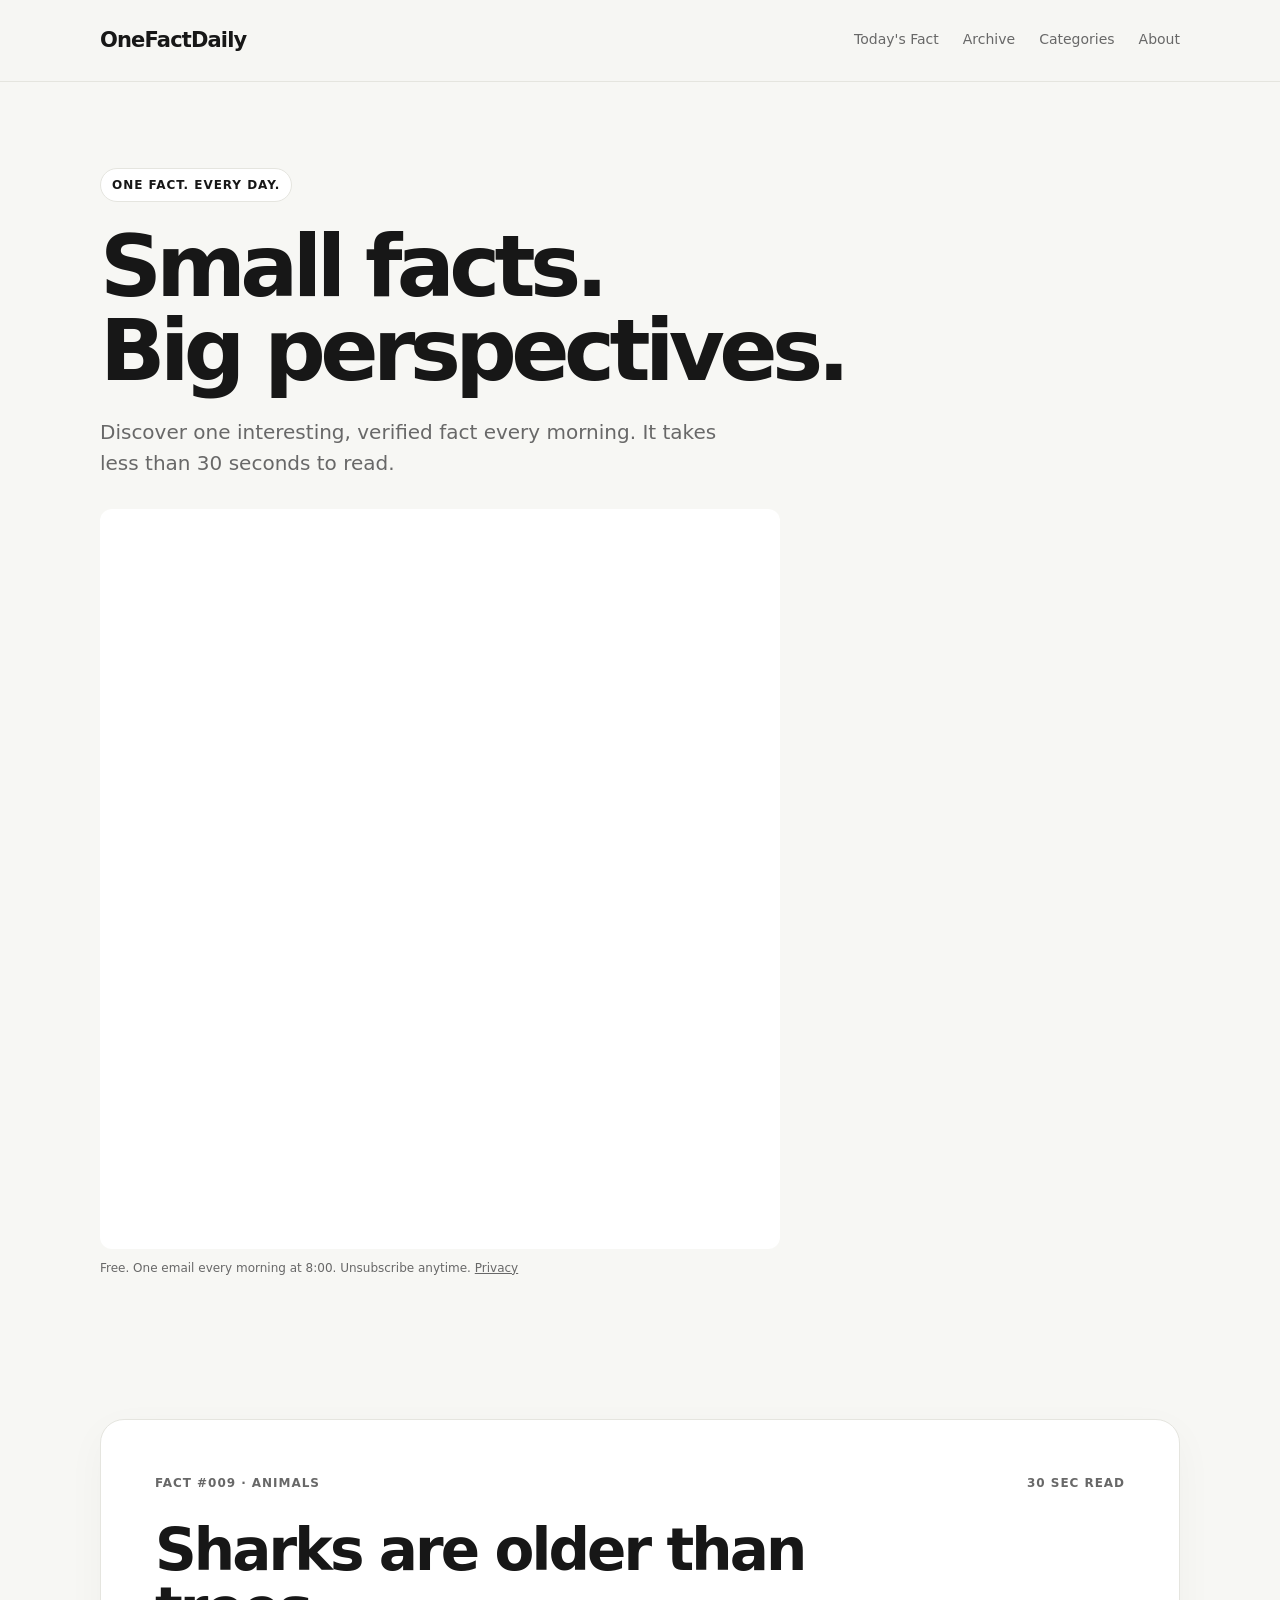
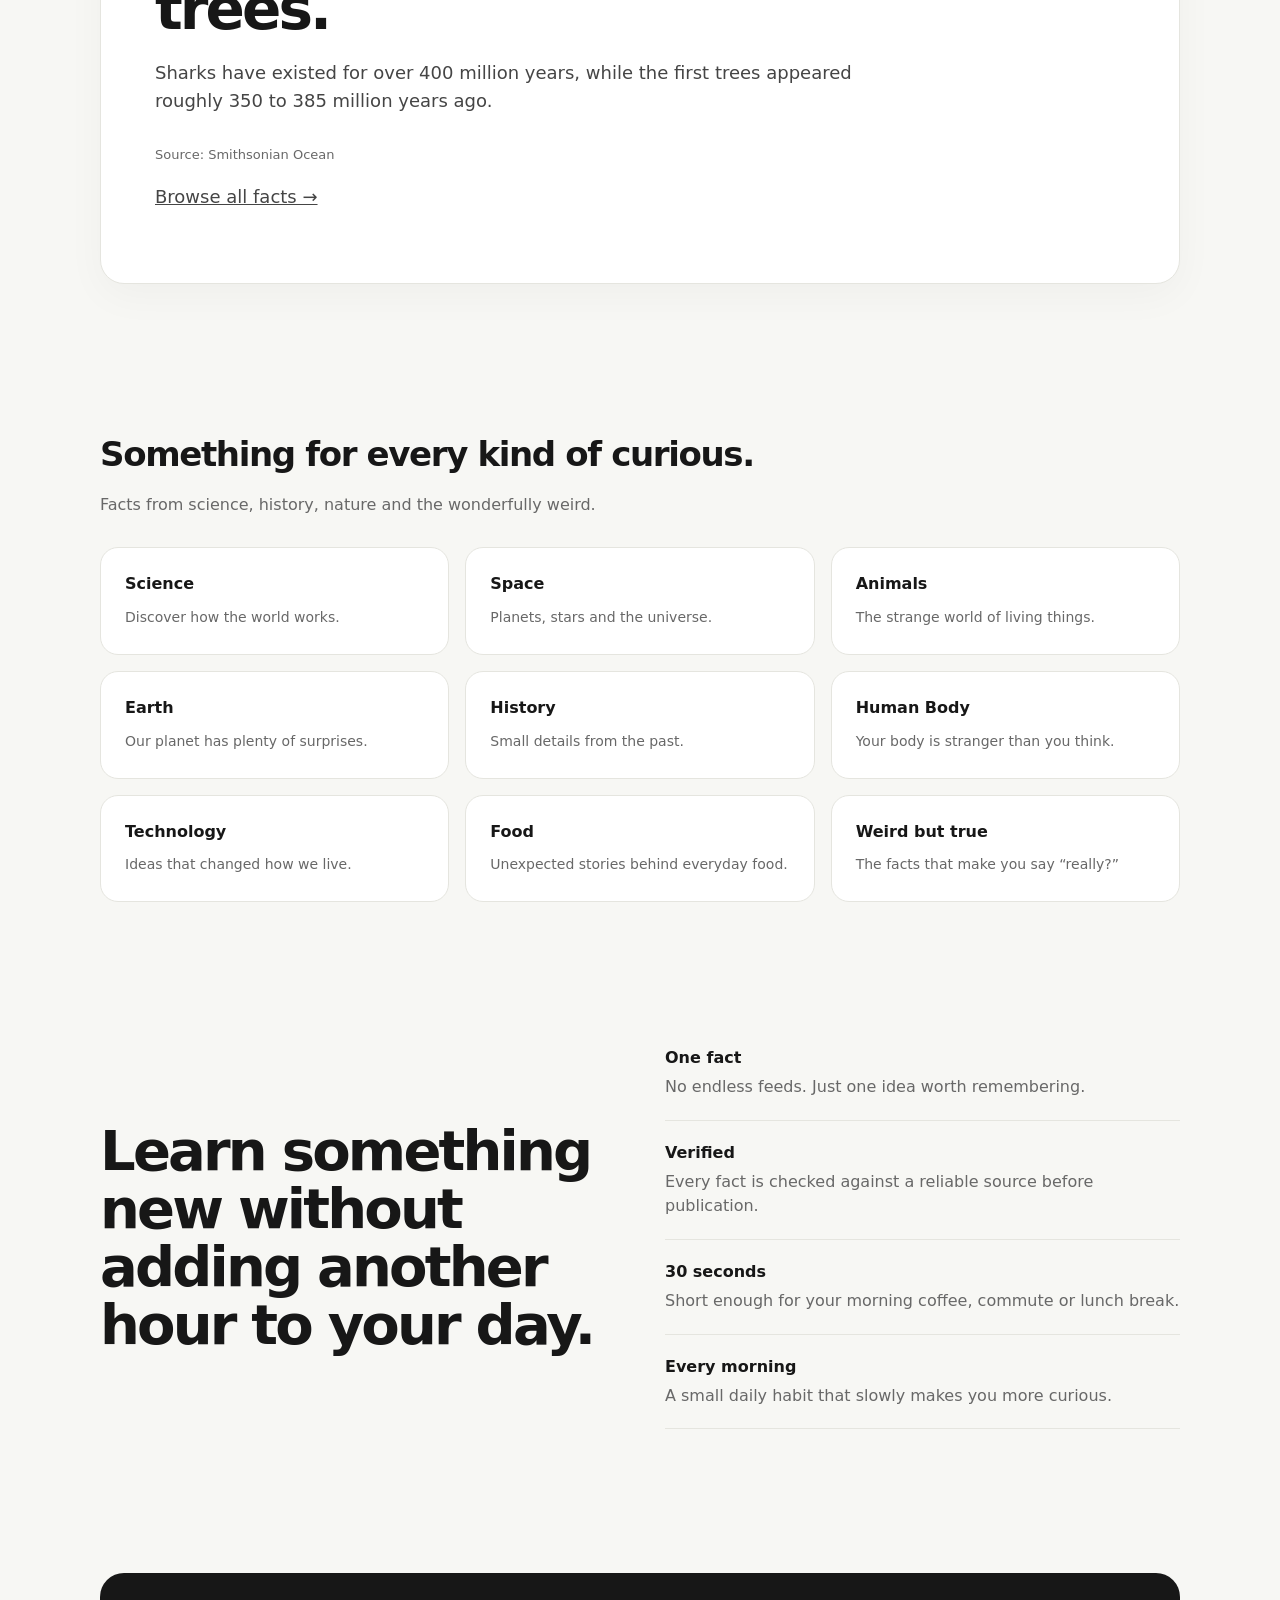
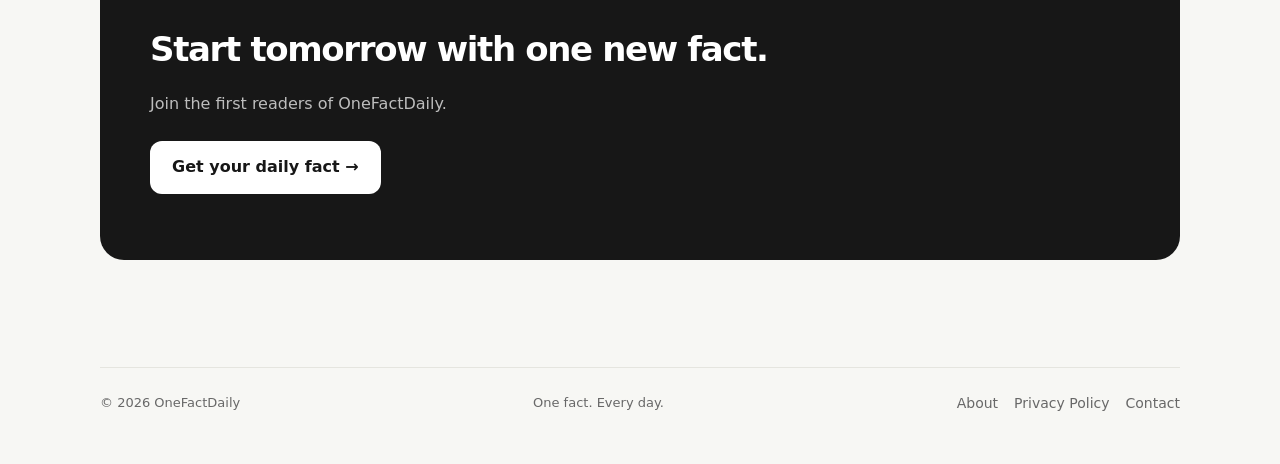
==== index.html @ b3121c2b "Add files via upload" ====
<!DOCTYPE html>
<html lang="en">
<head>
  <meta charset="UTF-8">
  <meta name="viewport" content="width=device-width, initial-scale=1.0">
  <link rel="icon" href="data:image/svg+xml,<svg xmlns=%22http://www.w3.org/2000/svg%22 viewBox=%220 0 100 100%22><text y=%22.9em%22 font-size=%2290%22>💡</text></svg>">
  <meta property="og:title" content="OneFactDaily — One fact. Every day.">
  <meta property="og:description" content="One verified fact in your inbox every morning at 8:00.">
  <meta property="og:type" content="website">
  <title>OneFactDaily — One fact. Every day.</title>
  <meta name="description" content="Discover one interesting, verified fact every day. Simple, curious, and delivered straight to your inbox.">
  <style>
    :root {
      --bg: #f7f7f4;
      --card: #ffffff;
      --text: #171717;
      --muted: #686868;
      --line: #e5e5df;
      --accent: #171717;
      --max: 1080px;
    }
    * { box-sizing: border-box; }
    html { scroll-behavior: smooth; }
    body {
      margin: 0;
      font-family: Inter, ui-sans-serif, system-ui, -apple-system, BlinkMacSystemFont, "Segoe UI", sans-serif;
      background: var(--bg);
      color: var(--text);
      line-height: 1.55;
    }
    a { color: inherit; text-decoration: none; }
    .container { width: min(var(--max), calc(100% - 40px)); margin: auto; }
    header {
      padding: 24px 0;
      border-bottom: 1px solid var(--line);
      background: rgba(247,247,244,.92);
    }
    nav { display: flex; justify-content: space-between; align-items: center; gap: 20px; }
    .logo { font-weight: 800; letter-spacing: -0.04em; font-size: 21px; }
    .nav-links { display: flex; gap: 24px; color: var(--muted); font-size: 14px; }
    .hero { padding: 86px 0 70px; }
    .eyebrow {
      display: inline-block; padding: 7px 11px; border: 1px solid var(--line);
      border-radius: 999px; font-size: 12px; font-weight: 700; letter-spacing: .08em;
      text-transform: uppercase; background: var(--card);
    }
    h1 {
      max-width: 760px; font-size: clamp(48px, 8vw, 86px); line-height: .98;
      letter-spacing: -.065em; margin: 22px 0 24px;
    }
    .hero p { max-width: 620px; font-size: 20px; color: var(--muted); margin: 0 0 30px; }
    .fine { color: var(--muted); font-size: 12px; margin-top: 10px; }
    .brevo-embed { width: 100%; max-width: 680px; overflow: hidden; background: white; border-radius: 12px; }
    .brevo-embed iframe { height: 740px; overflow: hidden; }
    .cta-link { display: inline-block; margin-top: 8px; background:#fff; color:#171717; padding:14px 22px; border-radius:12px; font-weight:700; }
    @media (max-width: 700px) { .brevo-embed iframe { height: 820px; } }
    section { padding: 72px 0; }
    .section-title { font-size: 34px; letter-spacing: -.04em; margin: 0 0 12px; }
    .section-sub { color: var(--muted); margin: 0 0 30px; }
    .fact-card {
      background: var(--card); border: 1px solid var(--line); border-radius: 24px;
      padding: clamp(28px, 6vw, 54px); box-shadow: 0 12px 40px rgba(0,0,0,.035);
    }
    .fact-meta { display:flex; justify-content:space-between; gap:20px; color:var(--muted); font-size:12px; font-weight:700; letter-spacing:.08em; text-transform:uppercase; }
    .fact-card h2 { font-size: clamp(32px, 5vw, 58px); line-height: 1.02; letter-spacing:-.05em; max-width:820px; margin:28px 0 20px; }
    .fact-card p { max-width:760px; font-size:18px; color:#454545; }
    .source { margin-top:30px; font-size:13px; color:var(--muted); }
    .grid { display:grid; grid-template-columns:repeat(3,1fr); gap:16px; }
    .mini-card {
      border:1px solid var(--line); background:var(--card); border-radius:18px; padding:24px;
    }
    .mini-card strong { display:block; margin-bottom:8px; }
    .mini-card span { color:var(--muted); font-size:14px; }
    .why { display:grid; grid-template-columns:1fr 1fr; gap:50px; align-items:center; }
    .why h2 { font-size:clamp(34px,5vw,56px); letter-spacing:-.05em; line-height:1.03; margin:0; }
    .why-list { display:grid; gap:20px; }
    .why-item { padding-bottom:20px; border-bottom:1px solid var(--line); }
    .why-item strong { display:block; margin-bottom:4px; }
    .why-item span { color:var(--muted); }
    .bottom-signup { background:#171717; color:white; border-radius:24px; padding:50px; }
    .bottom-signup p { color:#bdbdbd; }
    footer { padding:35px 0 50px; color:var(--muted); font-size:13px; }
    .footer-inner { display:flex; justify-content:space-between; gap:20px; border-top:1px solid var(--line); padding-top:25px; }
    @media (max-width: 700px) {
      .container { width:min(var(--max), calc(100% - 28px)); }
      .nav-links { display:none; }
      .hero { padding:60px 0 50px; }
      .hero p { font-size:18px; }
    </style>
</head>
<body>
  <header>
    <div class="container">
      <nav>
        <a class="logo" href="#">OneFactDaily</a>
        <div class="nav-links">
          <a href="#fact">Today's Fact</a>
          <a href="facts.html">Archive</a>
          <a href="#categories">Categories</a>
          <a href="#about">About</a>
        </div>
      </nav>
    </div>
  </header>

  <main>
    <section class="hero">
      <div class="container">
        <span class="eyebrow">One fact. Every day.</span>
        <h1>Small facts.<br>Big perspectives.</h1>
        <p>Discover one interesting, verified fact every morning. It takes less than 30 seconds to read.</p>

        <div id="signup" class="brevo-embed"><iframe title="OneFactDaily newsletter signup" width="680" height="740" src="https://e842feea.sibforms.com/v2/serve/[base64]" frameborder="0" scrolling="no" allowfullscreen style="display:block;margin-left:auto;margin-right:auto;max-width:100%;width:100%;border:0;"></iframe></div>
        <div class="fine">Free. One email every morning at 8:00. Unsubscribe anytime. <a href="privacy.html" style="text-decoration:underline">Privacy</a></div>
      </div>
    </section>

    <section id="fact">
      <div class="container">
        <div class="fact-card">
          <div class="fact-meta">
            <span id="fmeta">Fact #001 · Animals</span>
            <span>30 sec read</span>
          </div>
          <h2 id="ftitle">Octopuses have three hearts.</h2><div id="fbody">
          <p>Two hearts pump blood to the gills, while the third pumps blood around the rest of the body.</p>
          <p>And here's the strange part: when an octopus swims, its main heart stops beating. That's one reason octopuses often prefer crawling along the seafloor.</p>
          </div><div class="source" id="fsrc">Source: Smithsonian Ocean</div>
          <p><a href="facts.html" style="text-decoration:underline">Browse all facts →</a></p>
        </div>
      </div>
    </section>

    <section id="categories">
      <div class="container">
        <h2 class="section-title">Something for every kind of curious.</h2>
        <p class="section-sub">Facts from science, history, nature and the wonderfully weird.</p>
        <div class="grid">
          <div class="mini-card"><strong>Science</strong><span>Discover how the world works.</span></div>
          <div class="mini-card"><strong>Space</strong><span>Planets, stars and the universe.</span></div>
          <div class="mini-card"><strong>Animals</strong><span>The strange world of living things.</span></div>
          <div class="mini-card"><strong>Earth</strong><span>Our planet has plenty of surprises.</span></div>
          <div class="mini-card"><strong>History</strong><span>Small details from the past.</span></div>
          <div class="mini-card"><strong>Human Body</strong><span>Your body is stranger than you think.</span></div>
          <div class="mini-card"><strong>Technology</strong><span>Ideas that changed how we live.</span></div>
          <div class="mini-card"><strong>Food</strong><span>Unexpected stories behind everyday food.</span></div>
          <div class="mini-card"><strong>Weird but true</strong><span>The facts that make you say “really?”</span></div>
        </div>
      </div>
    </section>

    <section id="about">
      <div class="container">
        <div class="why">
          <h2>Learn something new without adding another hour to your day.</h2>
          <div class="why-list">
            <div class="why-item"><strong>One fact</strong><span>No endless feeds. Just one idea worth remembering.</span></div>
            <div class="why-item"><strong>Verified</strong><span>Every fact is checked against a reliable source before publication.</span></div>
            <div class="why-item"><strong>30 seconds</strong><span>Short enough for your morning coffee, commute or lunch break.</span></div>
            <div class="why-item"><strong>Every morning</strong><span>A small daily habit that slowly makes you more curious.</span></div>
          </div>
        </div>
      </div>
    </section>

    <section>
      <div class="container">
        <div class="bottom-signup">
          <h2 class="section-title">Start tomorrow with one new fact.</h2>
          <p>Join the first readers of OneFactDaily.</p>
          <p><a class="cta-link" href="#signup">Get your daily fact →</a></p>
        </div>
      </div>
    </section>
  </main>

  <footer>
    <div class="container">
      <div class="footer-inner">
        <span>© 2026 OneFactDaily</span>
        <span>One fact. Every day.</span>
        <nav aria-label="Footer" style="display:flex;gap:16px;flex-wrap:wrap;font-size:14px">
          <a href="about.html">About</a>
          <a href="privacy.html">Privacy Policy</a>
          <a href="contact.html">Contact</a>
        </nav>
      </div>
    </div>
  </footer>
<script src="facts.js"></script>
<script>loadFacts().then(({list})=>{const f=list[list.length-1];if(!f)return;
fmeta.textContent='Fact #'+String(f.n).padStart(3,'0')+' · '+f.cat;ftitle.textContent=f.title;
fbody.innerHTML='<p>'+f.body+'</p>';fsrc.textContent='Source: '+f.source}).catch(()=>{});</script>
</body>
</html>
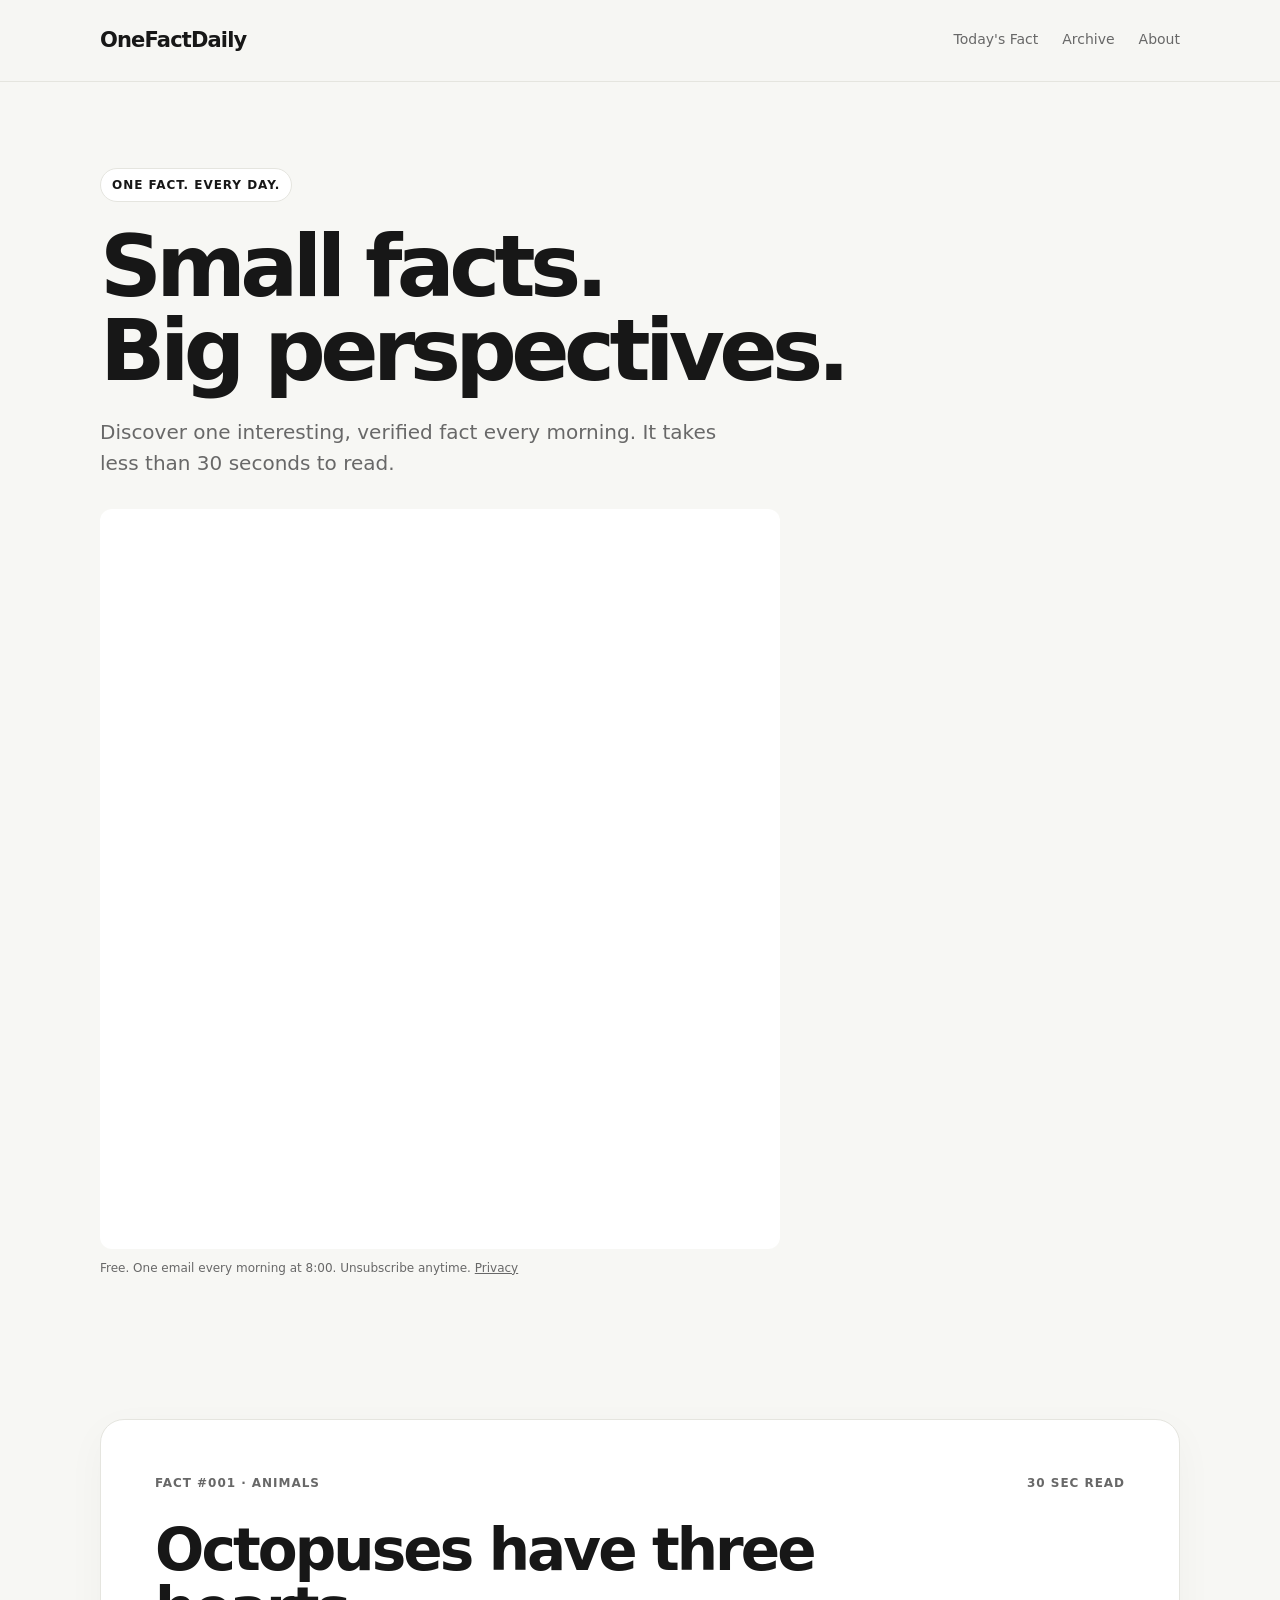
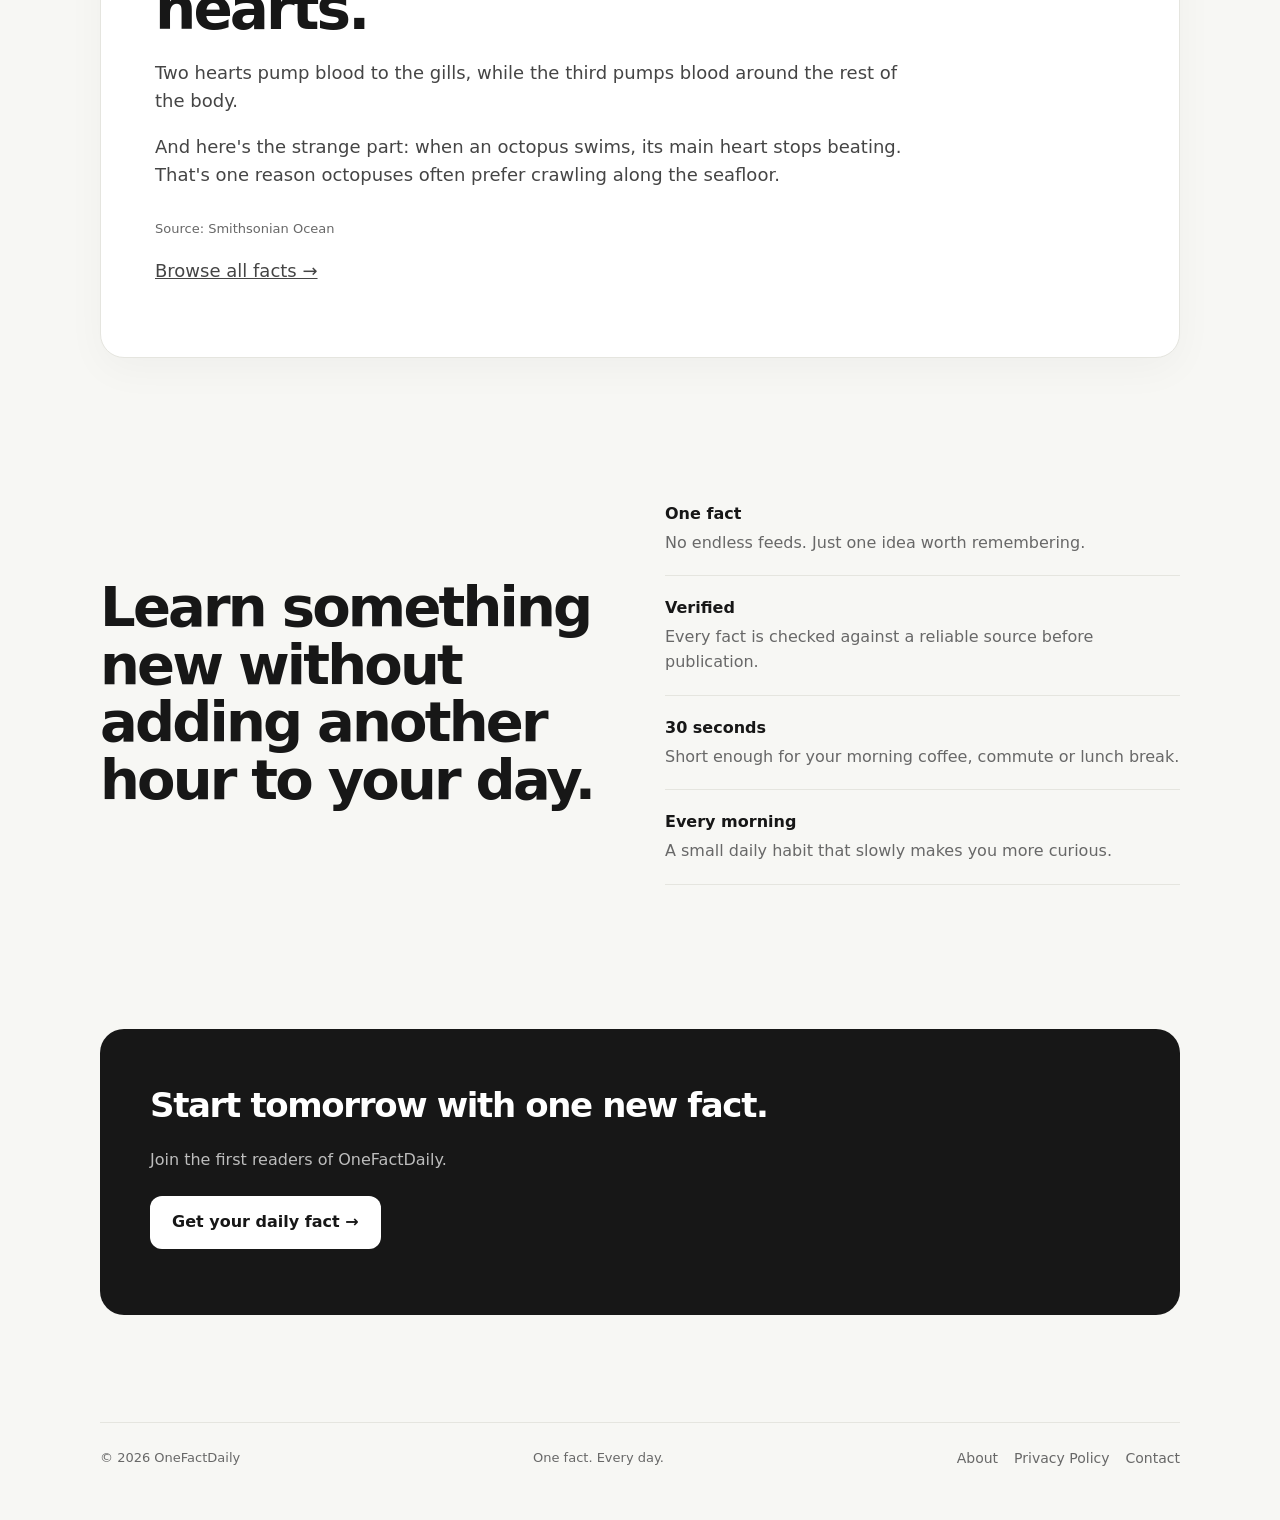
==== commit c7401a3c: "Update index.html" ====
--- a/index.html
+++ b/index.html
@@ -96,7 +96,6 @@
         <div class="nav-links">
           <a href="#fact">Today's Fact</a>
           <a href="facts.html">Archive</a>
-          <a href="#categories">Categories</a>
           <a href="#about">About</a>
         </div>
       </nav>
@@ -130,25 +129,6 @@
         </div>
       </div>
     </section>
-
-    <section id="categories">
-      <div class="container">
-        <h2 class="section-title">Something for every kind of curious.</h2>
-        <p class="section-sub">Facts from science, history, nature and the wonderfully weird.</p>
-        <div class="grid">
-          <div class="mini-card"><strong>Science</strong><span>Discover how the world works.</span></div>
-          <div class="mini-card"><strong>Space</strong><span>Planets, stars and the universe.</span></div>
-          <div class="mini-card"><strong>Animals</strong><span>The strange world of living things.</span></div>
-          <div class="mini-card"><strong>Earth</strong><span>Our planet has plenty of surprises.</span></div>
-          <div class="mini-card"><strong>History</strong><span>Small details from the past.</span></div>
-          <div class="mini-card"><strong>Human Body</strong><span>Your body is stranger than you think.</span></div>
-          <div class="mini-card"><strong>Technology</strong><span>Ideas that changed how we live.</span></div>
-          <div class="mini-card"><strong>Food</strong><span>Unexpected stories behind everyday food.</span></div>
-          <div class="mini-card"><strong>Weird but true</strong><span>The facts that make you say “really?”</span></div>
-        </div>
-      </div>
-    </section>
-
     <section id="about">
       <div class="container">
         <div class="why">
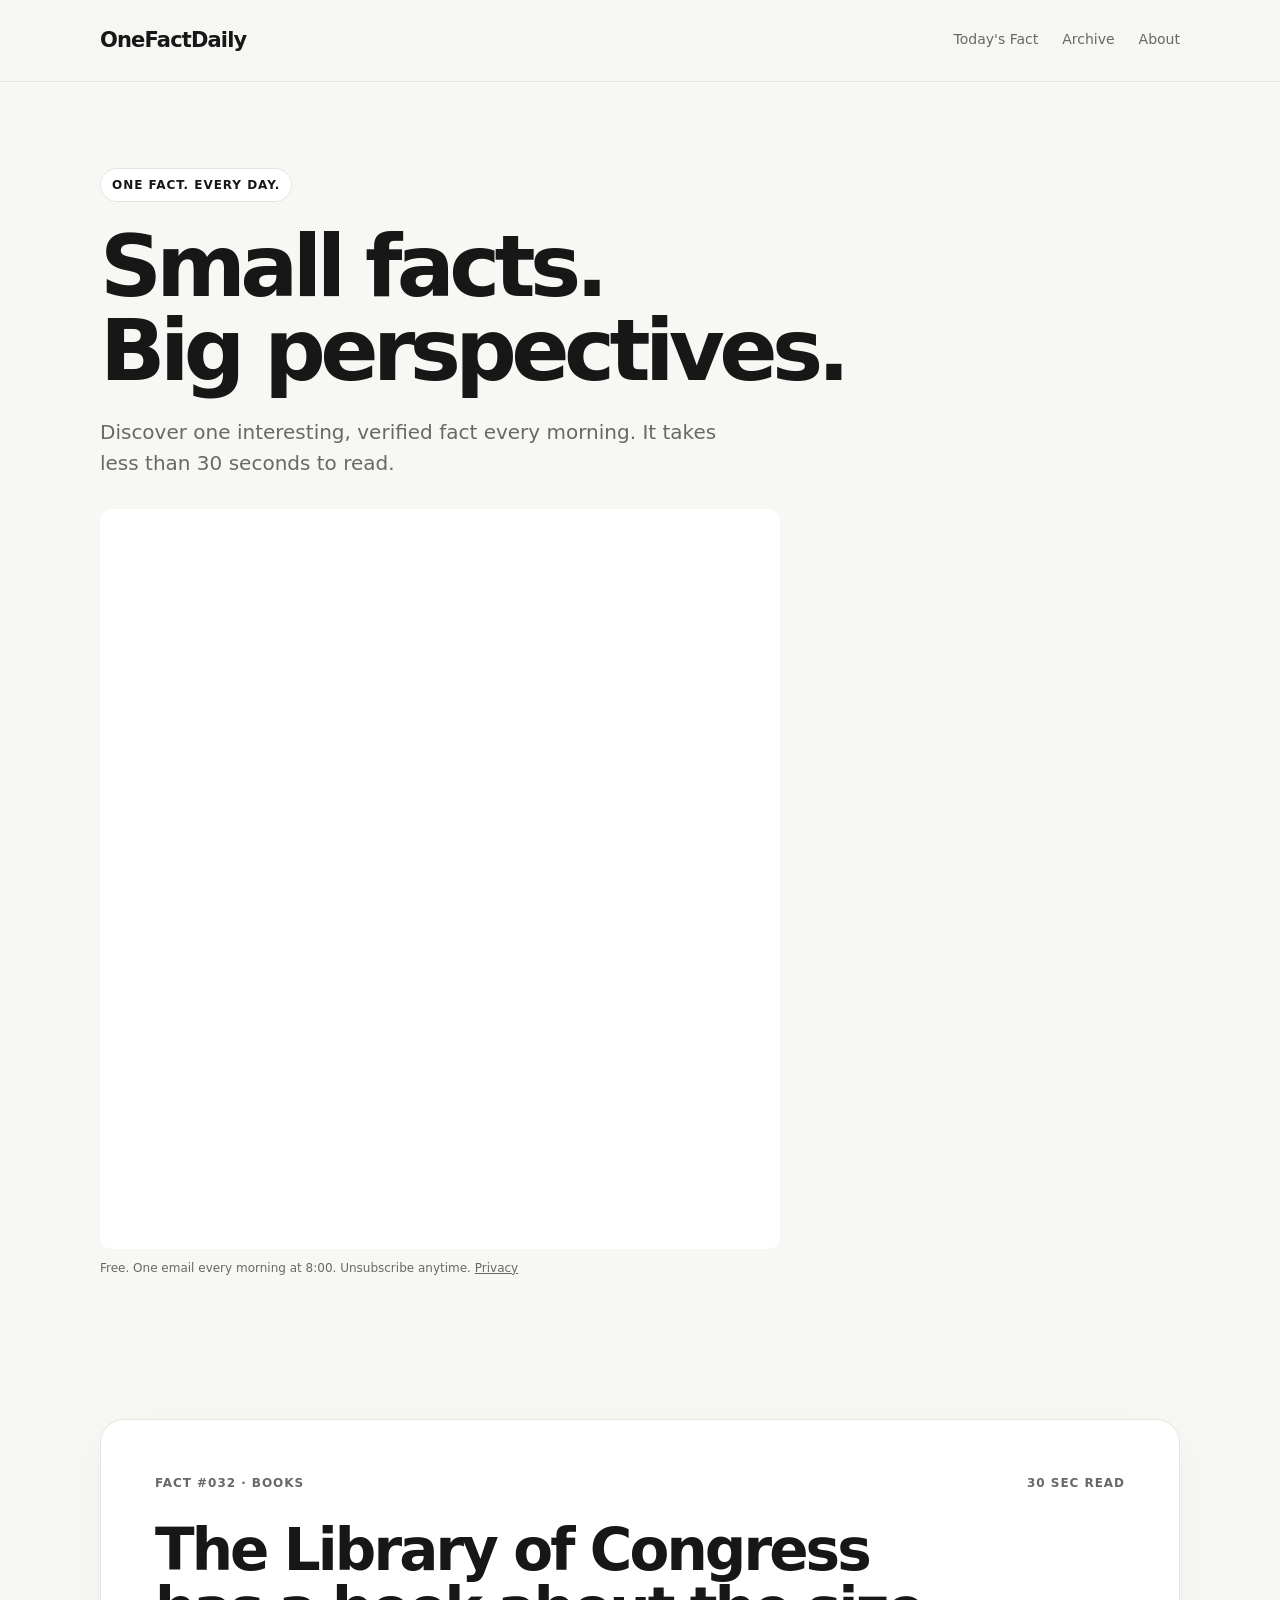
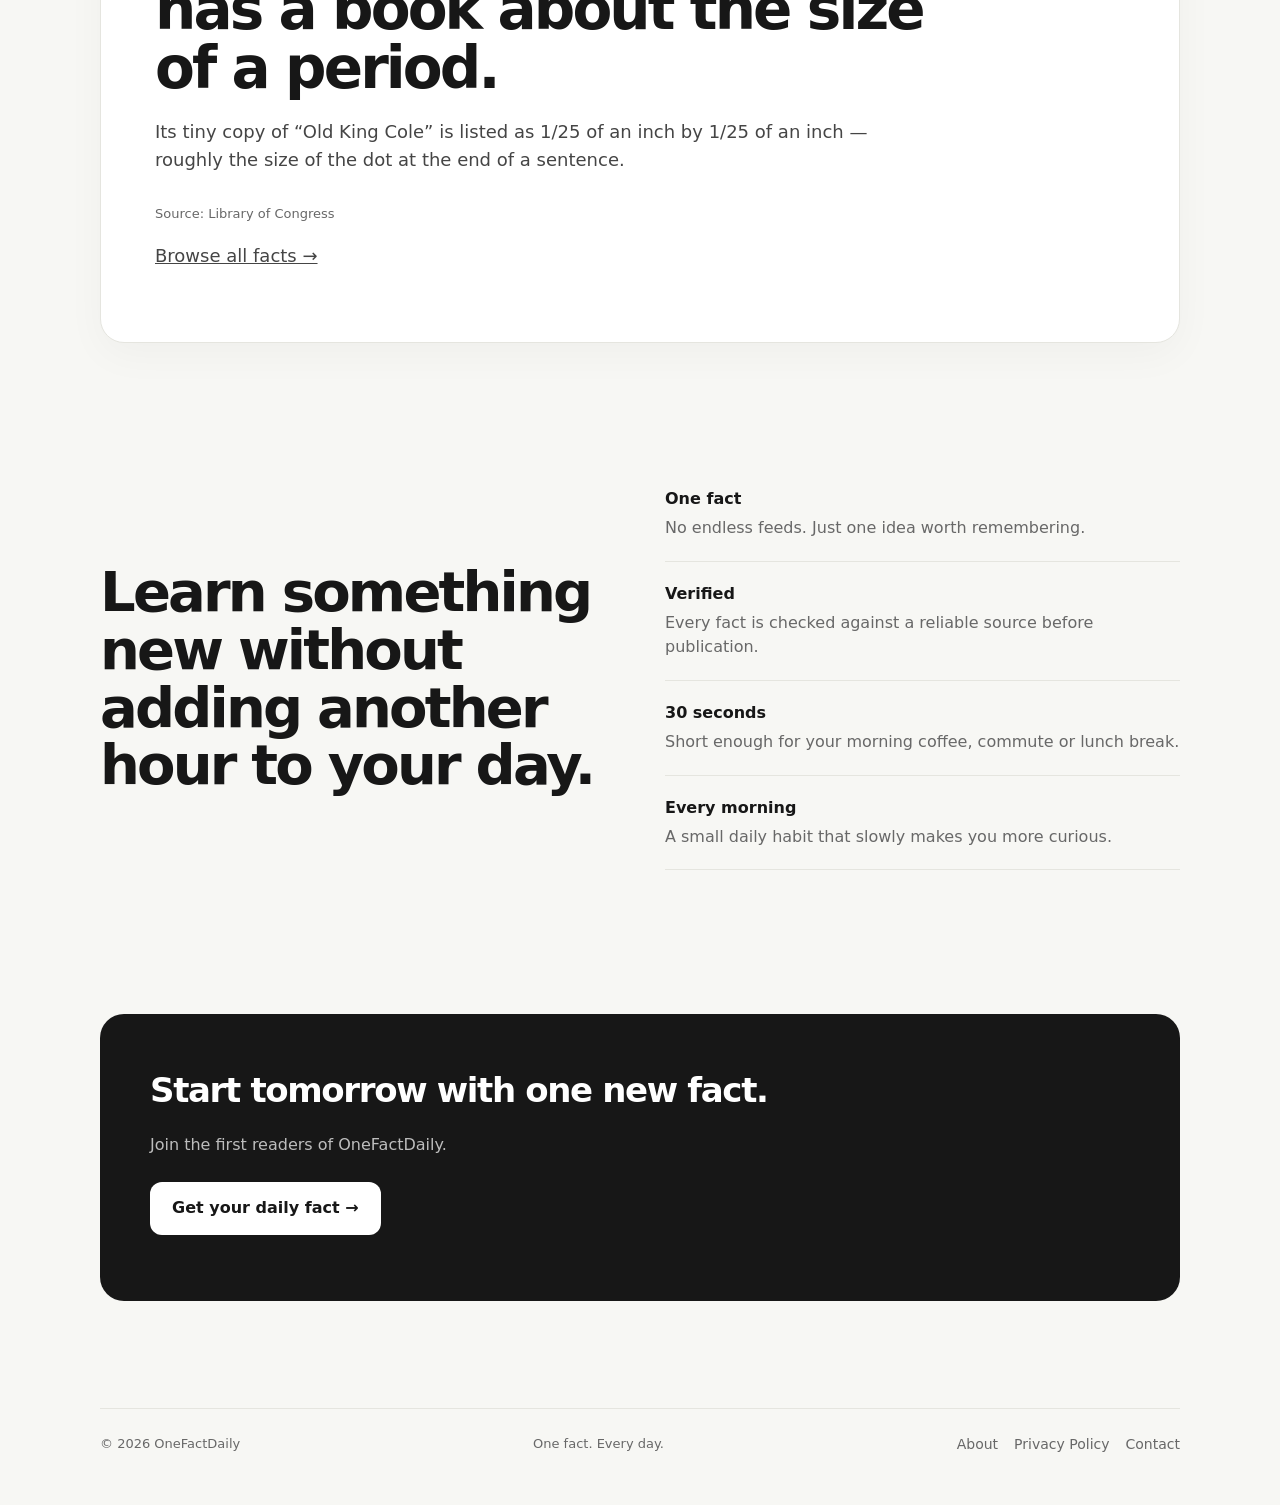
==== commit cb0e48f7: "Make fact sources clickable" ====
--- a/index.html
+++ b/index.html
@@ -170,6 +170,6 @@
 <script src="facts.js"></script>
 <script>loadFacts().then(({list})=>{const f=list[list.length-1];if(!f)return;
 fmeta.textContent='Fact #'+String(f.n).padStart(3,'0')+' · '+f.cat;ftitle.textContent=f.title;
-fbody.innerHTML='<p>'+f.body+'</p>';fsrc.textContent='Source: '+f.source}).catch(()=>{});</script>
+fbody.innerHTML='<p>'+f.body+'</p>';fsrc.innerHTML='Source: <a href="'+f.sourceUrl+'" target="_blank" rel="noopener">'+f.source+'</a>'}).catch(()=>{});</script>
 </body>
 </html>
